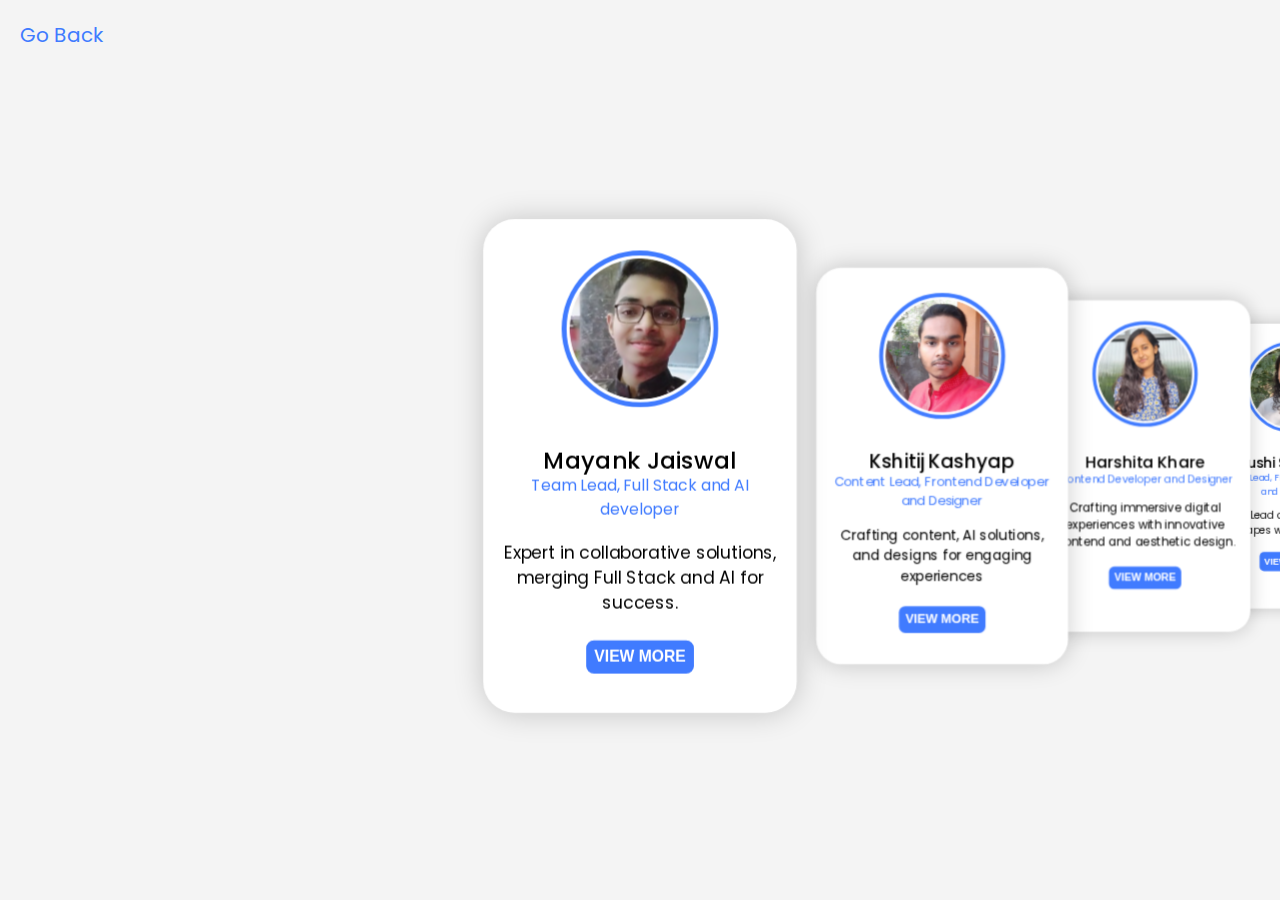
==== team.html @ 9891050b "Added team" ====
<!DOCTYPE html>
<html lang="en">
<head>
    <meta charset="UTF-8">
    <meta http-equiv="X-UA-Compatible" content="IE=edge">
    <meta name="viewport" content="width=device-width, initial-scale=1.0">
    <title>Team</title>

    <!-- Link Swiper's CSS -->
    <link rel="stylesheet" href="https://cdn.jsdelivr.net/npm/swiper/swiper-bundle.min.css"/>

    <!-- CSS -->
    <style>
        /* ------------ GOOGLE FONTS ------------ */
        @import url('https://fonts.googleapis.com/css2?family=Poppins:wght@400;500;600&display=swap');

        /* ------------ VARIABLES ------------ */
        :root {
            /* FONT */
            --font: 'Poppins', sans-serif;

            /* COLORS */
            --color: #407BFF;
            --bg-color: #f4f4f4;
        }

        /* ------------ BASE ------------ */
        * {
            margin: 0;
            padding: 0;
            box-sizing: border-box;
        }

        body {
            font-family: var(--font);
            display: flex;
            justify-content: center;
            align-items: center;
            flex-direction: column;
            height: 100vh;
            background-image: url("../assets/BG.svg");
            background-size: 100%;
            background-color: var(--bg-color);
            position: relative;
        }

        /* ----------- SLIDER ------------ */
        .swiper {
            width: 100%;
            margin-top: 2em;
        }

        .swiper-wrapper {
            width: 100%;
            height: 35em;
            display: flex;
            align-items: center;
        }

        .card {
            width: 20em;
            height: 90%;
            background-color: #fff;
            border-radius: 2em;
            box-shadow: 0 0 2em rgba(0, 0, 0, .2);
            padding: 2em 1em;

            display: flex;
            align-items: center;
            flex-direction: column;

            margin: 0 2em;
        }

        .swiper-slide:not(.swiper-slide-active) {
            filter: blur(1px);
        }

        .card__image {
            width: 10em;
            height: 10em;
            border-radius: 50%;
            border: 5px solid var(--color);
            padding: 3px;
            margin-bottom: 2em;
        }

        .card__image img {
            width: 100%;
            height: 100%;
            border-radius: 50%;
            object-fit: cover;
        }

        .card__content {
            display: flex;
            align-items: center;
            flex-direction: column;
        }

        .card__title {
            font-size: 1.5rem;
            font-weight: 500;
            position: relative;
            top: .2em;
        }

        .card__name {
            color: var(--color);
            text-align: center;
        }

        .card__text {
            text-align: center;
            font-size: 1.1rem;
            margin: 1em 0;
        }

        .card__btn {
            background-color: var(--color);
            color: #fff;
            font-size: 1rem;
            text-transform: uppercase;
            font-weight: 600;
            border: none;
            padding: .5em;
            border-radius: .5em;
            margin-top: .5em;
            cursor: pointer;
        }

        a.navb {
            color: #407bff;
            font-size: 20px;
            position: absolute;
            top: 1em;
            left: 1em;
            text-decoration: none;
        }

        a.navb:hover {
            color: #000000;
        }
    </style>

</head>
<body>

<a href="index.html" class="navb">Go Back</a>

<section class="swiper mySwiper">

    <div class="swiper-wrapper">

        <!-- Card 1 -->
        <div class="card swiper-slide">
            <div class="card__image">
                <img src="/images/MJ.jpg" alt="card image">
            </div>

            <div class="card__content">
                <span class="card__title">Mayank Jaiswal</span>
                <span class="card__name">Team Lead, Full Stack and AI developer</span>
                <p class="card__text"> Expert in collaborative solutions, merging Full Stack and AI for success.</p>
                <button class="card__btn">View More</button>
            </div>
        </div>

        <!-- Card 2 -->
        <div class="card swiper-slide">
            <div class="card__image">
                <img src="/images/KK.jpeg" alt="card image">
            </div>

            <div class="card__content">
                <span class="card__title">Kshitij Kashyap</span>
                <span class="card__name">Content Lead, Frontend Developer and Designer</span>
                <p class="card__text">Crafting  content, AI solutions, and designs for engaging experiences</p>
                <button class="card__btn">View More</button>
            </div>
        </div>

        <!-- Card 3 -->
        <div class="card swiper-slide">
            <div class="card__image">
                <img src="/images/HK.png" alt="card image">
            </div>

            <div class="card__content">
                <span class="card__title">Harshita Khare</span>
                <span class="card__name">Frontend Developer and Designer</span>
                <p class="card__text">Crafting immersive digital experiences with innovative frontend and aesthetic design.</p>
                <button class="card__btn">View More</button>
            </div>
        </div>

        <!-- Card 4 -->
        <div class="card swiper-slide">
            <div class="card__image">
                <img src="/images/KS.jpg" alt="card image">
            </div>

            <div class="card__content">
                <span class="card__title">Khushi Sonkusare</span>
                <span class="card__name">Design Lead, Frontend Developer and Designer</span>
                <p class="card__text">Design Lead crafting seamless landscapes with tech expertise.</p>
                <button class="card__btn">View More</button>
            </div>
        </div>

        <!-- Card 5 -->
        <div class="card swiper-slide">
            <div class="card__image">
                <img src="/images/DP.jpg" alt="card image">
            </div>

            <div class="card__content">
                <span class="card__title">Devesh Pardhi</span>
                <span class="card__name">Backend and AI developer</span>
                <p class="card__text">Integrating backend and AI for seamless efficiency and innovation.</p>
                <button class="card__btn">View More</button>
            </div>
        </div>

        <!-- Add more cards as needed -->

    </div>
</section>

<!-- Swiper JS -->
<script src="https://cdn.jsdelivr.net/npm/swiper/swiper-bundle.min.js"></script>

<!-- Initialize Swiper -->
<script>
    var swiper = new Swiper(".mySwiper", {
        effect: "coverflow",
        grabCursor: true,
        centeredSlides: true,
        slidesPerView: "auto",
        coverflowEffect: {
            rotate: 0,
            stretch: 0,
            depth: 300,
            modifier: 1,
            slideShadows: false,
        },
        pagination: {
            el: ".swiper-pagination",
        },
        autoplay: {
            delay: 3500,
            disableOnInteraction: false,
        },
    });

    function goBack() {
        window.history.back();
    }
</script>

</body>
</html>
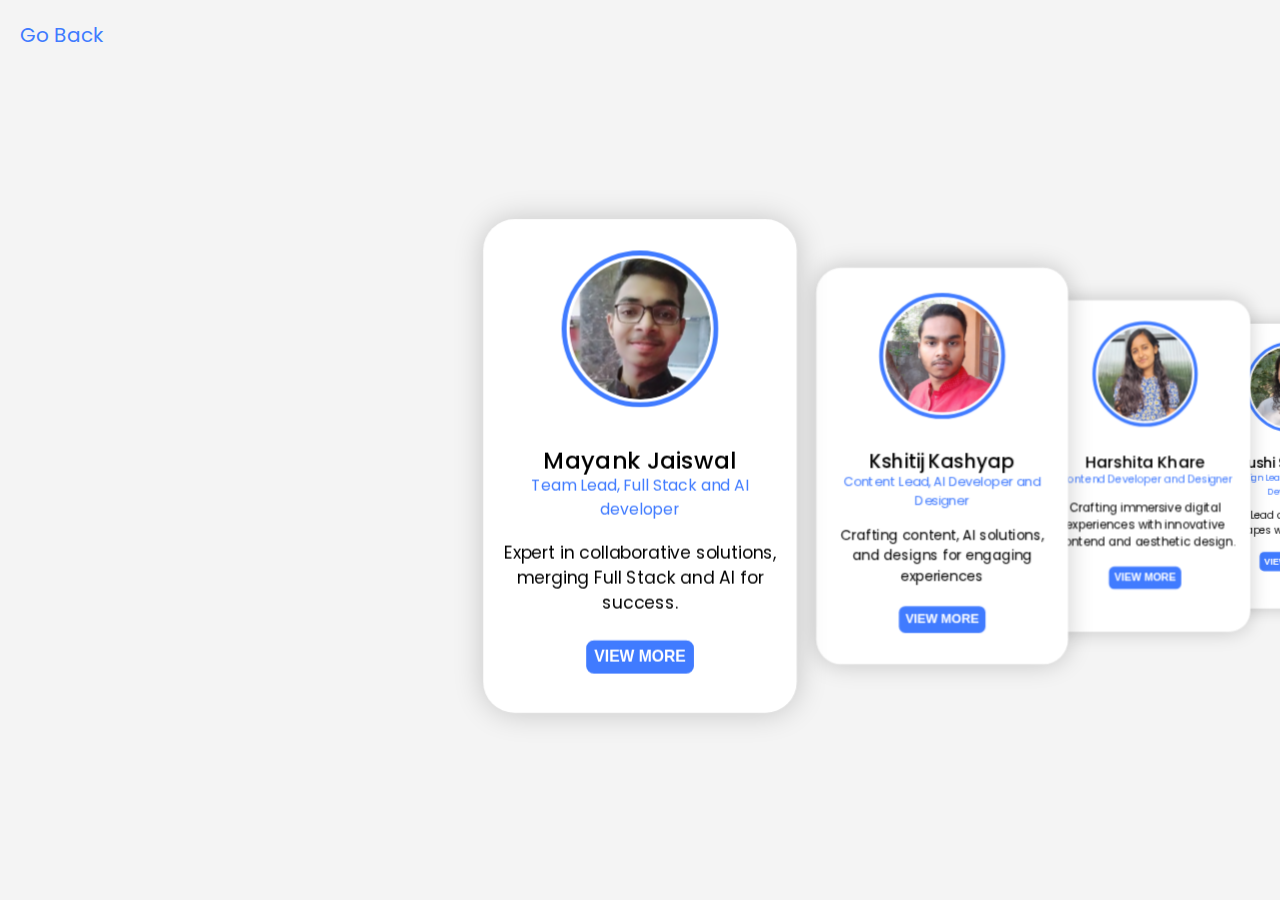
==== commit 6a157ad8: "Updated loading screen" ====
--- a/team.html
+++ b/team.html
@@ -174,7 +174,7 @@
 
             <div class="card__content">
                 <span class="card__title">Kshitij Kashyap</span>
-                <span class="card__name">Content Lead, Frontend Developer and Designer</span>
+                <span class="card__name">Content Lead, AI Developer and Designer</span>
                 <p class="card__text">Crafting  content, AI solutions, and designs for engaging experiences</p>
                 <button class="card__btn">View More</button>
             </div>
@@ -202,7 +202,7 @@
 
             <div class="card__content">
                 <span class="card__title">Khushi Sonkusare</span>
-                <span class="card__name">Design Lead, Frontend Developer and Designer</span>
+                <span class="card__name">Design Lead and Frontend Developer</span>
                 <p class="card__text">Design Lead crafting seamless landscapes with tech expertise.</p>
                 <button class="card__btn">View More</button>
             </div>
